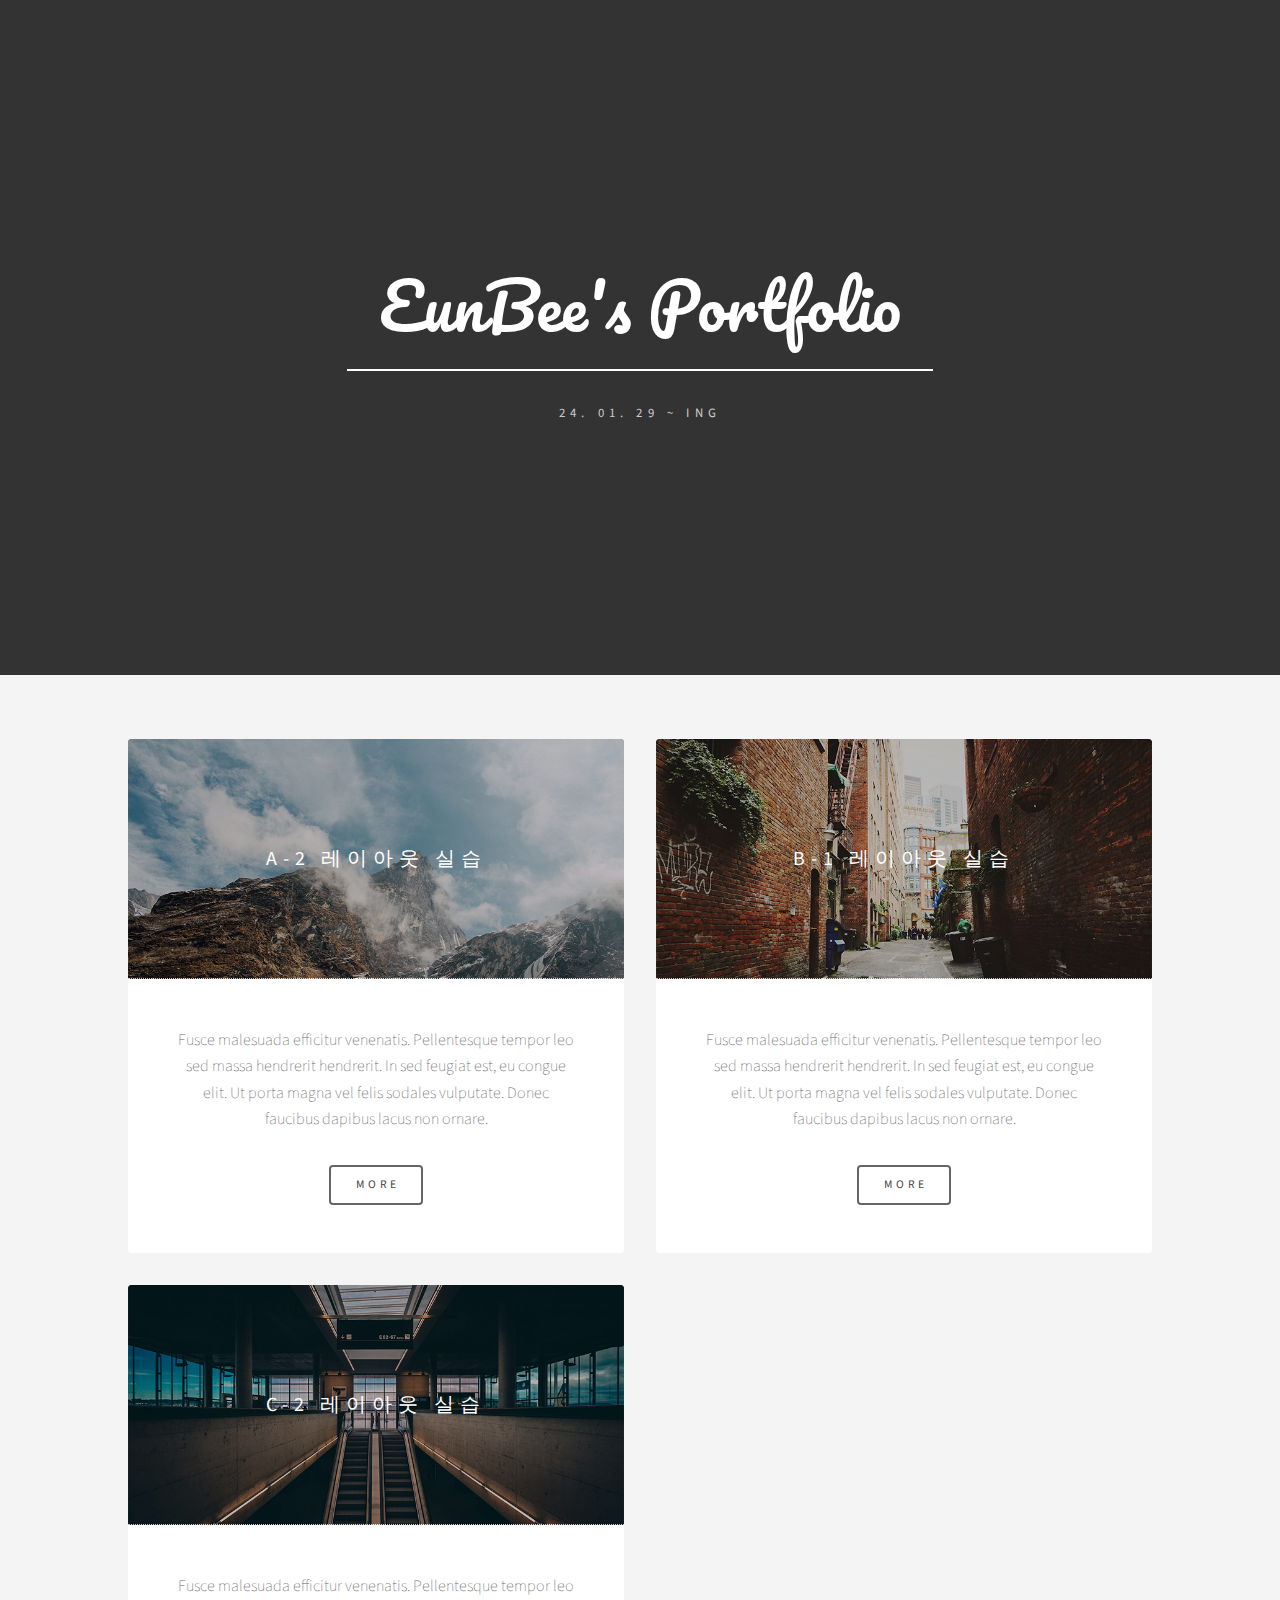
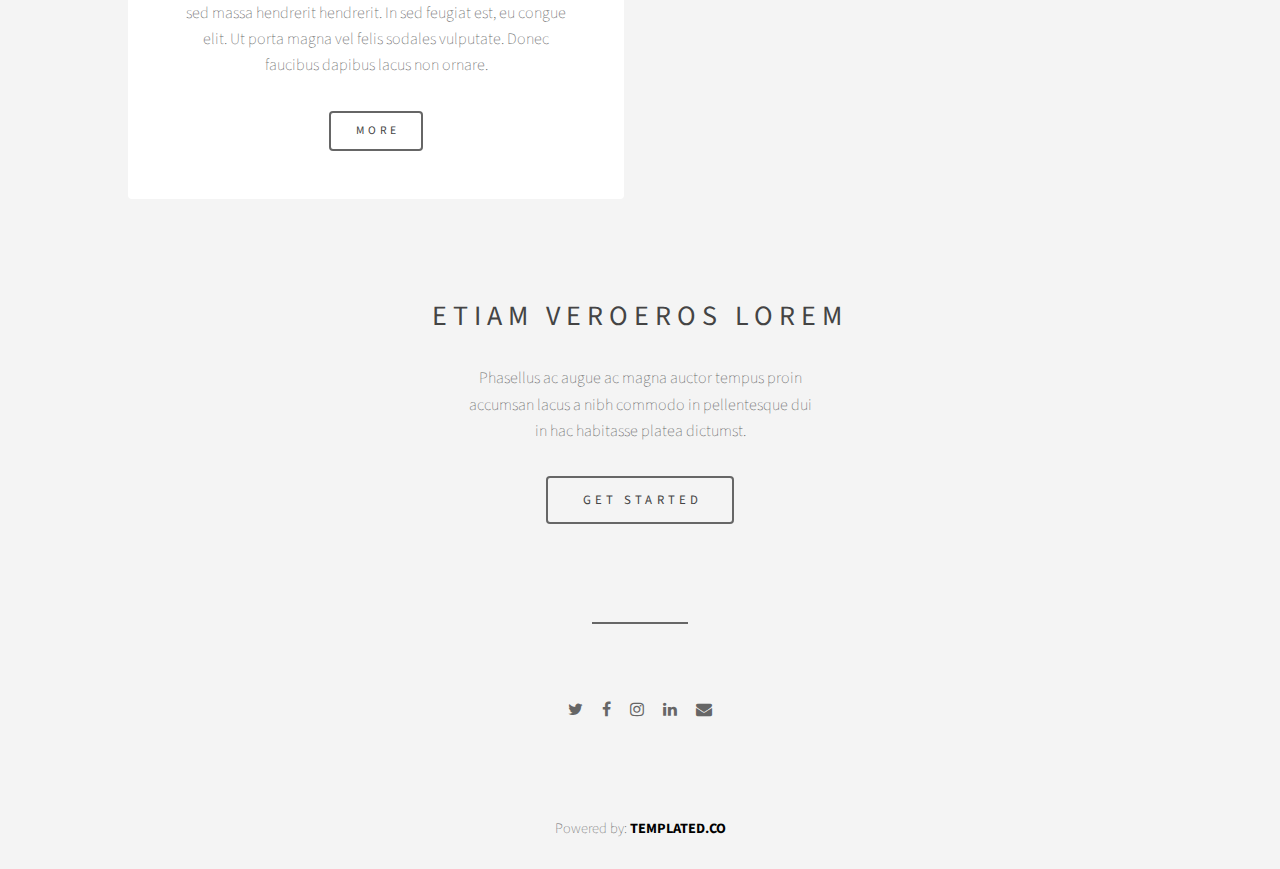
==== index.html @ 2b58f354 "Add files via upload" ====
<!DOCTYPE HTML>
<!--
	Epilogue by TEMPLATED
	templated.co @templatedco
	Released for free under the Creative Commons Attribution 3.0 license (templated.co/license)
-->
<html>

<head>
	<title>Epilogue by TEMPLATED</title>
	<meta charset="utf-8">
	<meta name="robots" content="index, follow, max-image-preview:large, max-snippet:-1, max-video-preview:-1">
	<meta name="viewport" content="width=device-width, initial-scale=1">
	<link rel="stylesheet" href="assets/css/main.css">
</head>

<body>

	<!-- Header -->
	<header id="header" class="alt">
		<div class="inner">
			<h1>EunBee's Portfolio</h1>
			<p> 24. 01. 29 ~ ing</p>
		</div>
	</header><!-- Wrapper -->
	<div id="wrapper">

		<section class="main items">
			<article class="item">
				<header><a href="#"><img src="images/pic01.jpg" alt="" width="800" height="400"></a>
					<h3>A-2 레이아웃 실습</h3>
				</header>
				<p>Fusce malesuada efficitur venenatis. Pellentesque tempor leo sed massa hendrerit hendrerit. In sed
					feugiat est, eu congue elit. Ut porta magna vel felis sodales vulputate. Donec faucibus dapibus
					lacus non ornare.</p>
				<ul class="actions">
					<li><a href="A-2 레이아웃.html" class="button">More</a></li>
				</ul>
			</article>
			<article class="item">
				<header><a href="#"><img src="images/pic02.jpg" alt="" width="800" height="400"></a>
					<h3>B-1 레이아웃 실습</h3>
				</header>
				<p>Fusce malesuada efficitur venenatis. Pellentesque tempor leo sed massa hendrerit hendrerit. In sed
					feugiat est, eu congue elit. Ut porta magna vel felis sodales vulputate. Donec faucibus dapibus
					lacus non ornare.</p>
				<ul class="actions">
					<li><a href="B-1 레이아웃.html" class="button">More</a></li>
				</ul>
			</article>
			<article class="item">
				<header><a href="#"><img src="images/pic03.jpg" alt="" width="800" height="400"></a>
					<h3>C-2 레이아웃 실습</h3>
				</header>
				<p>Fusce malesuada efficitur venenatis. Pellentesque tempor leo sed massa hendrerit hendrerit. In sed
					feugiat est, eu congue elit. Ut porta magna vel felis sodales vulputate. Donec faucibus dapibus
					lacus non ornare.</p>
				<ul class="actions">
					<li><a href="C-2 레이아웃.html" class="button">More</a></li>
				</ul>
			</article>
		</section><!-- CTA -->
		<section id="cta" class="main special">
			<h2>Etiam veroeros lorem</h2>
			<p>Phasellus ac augue ac magna auctor tempus proin<br>
				accumsan lacus a nibh commodo in pellentesque dui<br>
				in hac habitasse platea dictumst.</p>
			<ul class="actions">
				<li><a href="#" class="button big">Get Started</a></li>
			</ul>
		</section><!-- Main --><!--
					<section id="main" class="main">
						<header>
							<h2>Lorem ipsum dolor</h2>
						</header>
						<p>Fusce malesuada efficitur venenatis. Pellentesque tempor leo sed massa hendrerit hendrerit. In sed feugiat est, eu congue elit. Ut porta magna vel felis sodales vulputate. Donec faucibus dapibus lacus non ornare. Etiam eget neque id metus gravida tristique ac quis erat. Aenean quis aliquet sem. Ut ut elementum sem. Suspendisse eleifend ut est non dapibus. Nulla porta, neque quis pretium sagittis, tortor lacus elementum metus, in imperdiet ante lorem vitae ipsum. Pellentesque habitant morbi tristique senectus et netus et malesuada fames ac turpis egestas. Etiam eget neque id metus gravida tristique ac quis erat. Aenean quis aliquet sem. Ut ut elementum sem. Suspendisse eleifend ut est non dapibus. Nulla porta, neque quis pretium sagittis, tortor lacus elementum metus, in imperdiet ante lorem vitae ipsum. Pellentesque habitant morbi tristique senectus et netus et malesuada fames ac turpis egestas.</p>
					</section>
				--><!-- Footer -->
		<footer id="footer">
			<ul class="icons">
				<li><a href="#" class="icon fa-twitter"><span class="label">Twitter</span></a></li>
				<li><a href="#" class="icon fa-facebook"><span class="label">Facebook</span></a></li>
				<li><a href="#" class="icon fa-instagram"><span class="label">Instagram</span></a></li>
				<li><a href="#" class="icon fa-linkedin"><span class="label">LinkedIn</span></a></li>
				<li><a href="#" class="icon fa-envelope"><span class="label">Email</span></a></li>
			</ul>
		</footer>
	</div>

	<div class="copyright">
		Powered by: <a href="https://templated.co/">TEMPLATED.CO</a>
	</div>
	<!-- Scripts -->
	<script src="assets/js/jquery.min.js"></script>
	<script src="assets/js/skel.min.js"></script>
	<script src="assets/js/util.js"></script>
	<script src="assets/js/main.js"></script>
</body>

</html>
---- assets/css/main.css ----
@import url(font-awesome.min.css);
@import url("https://fonts.googleapis.com/css?family=Pacifico|Source+Sans+Pro:200,400");

/*
	Epilogue by TEMPLATED
	templated.co @templatedco
	Released for free under the Creative Commons Attribution 3.0 license (templated.co/license)
*/

/* Reset */

* {
	margin: 0;
	padding: 0;
	border: 0;
	font-size: 100%;
	font: inherit;
	vertical-align: baseline;
}

.image.fit img {
	width: 100%;
	height: auto;
}

article,
aside,
details,
figcaption,
figure,
footer,
header,
hgroup,
menu,
nav,
section {
	display: block;
}

body {
	line-height: 1;
}

ol,
ul {
	list-style: none;
}

blockquote,
q {
	quotes: none;
}

blockquote:before,
blockquote:after,
q:before,
q:after {
	content: '';
	content: none;
}

table {
	border-collapse: collapse;
	border-spacing: 0;
}

body {
	-webkit-text-size-adjust: none;
}

/* Box Model */

*,
*:before,
*:after {
	-moz-box-sizing: border-box;
	-webkit-box-sizing: border-box;
	box-sizing: border-box;
}

/* Basic */

@-ms-viewport {
	width: device-width;
}

body {
	-ms-overflow-style: scrollbar;
}

@media screen and (max-width: 480px) {

	html,
	body {
		min-width: 320px;
	}

}

body {
	background: #f4f4f4;
}

body.is-loading *,
body.is-loading *:before,
body.is-loading *:after {
	-moz-animation: none !important;
	-webkit-animation: none !important;
	-ms-animation: none !important;
	animation: none !important;
	-moz-transition: none !important;
	-webkit-transition: none !important;
	-ms-transition: none !important;
	transition: none !important;
}

/* Type */

body {
	background-color: #f4f4f4;
	color: #666666;
}

body,
input,
select,
textarea {
	font-family: "Source Sans Pro", Helvetica, sans-serif;
	font-size: 17pt;
	font-weight: 200;
	line-height: 1.65;
}

@media screen and (max-width: 1680px) {

	body,
	input,
	select,
	textarea {
		font-size: 13pt;
	}

}

@media screen and (max-width: 1280px) {

	body,
	input,
	select,
	textarea {
		font-size: 12pt;
	}

}

@media screen and (max-width: 360px) {

	body,
	input,
	select,
	textarea {
		font-size: 11pt;
	}

}

a {
	-moz-transition: color 0.2s ease, border-bottom-color 0.2s ease;
	-webkit-transition: color 0.2s ease, border-bottom-color 0.2s ease;
	-ms-transition: color 0.2s ease, border-bottom-color 0.2s ease;
	transition: color 0.2s ease, border-bottom-color 0.2s ease;
	text-decoration: none;
	border-bottom: dotted 1px;
}

a:hover {
	border-bottom-color: transparent;
}

strong,
b {
	font-weight: 400;
}

em,
i {
	font-style: italic;
}

p {
	margin: 0 0 2em 0;
}

h1,
h2,
h3,
h4,
h5,
h6 {
	font-weight: 400;
	line-height: 1.5;
	margin: 0 0 1em 0;
	text-transform: uppercase;
	letter-spacing: 0.375rem;
}

h1 a,
h2 a,
h3 a,
h4 a,
h5 a,
h6 a {
	color: inherit;
	text-decoration: none;
}

h1 {
	font-size: 2em;
}

h2 {
	font-size: 1.75em;
}

h3 {
	font-size: 1.25em;
}

h4 {
	font-size: 1em;
}

h5 {
	font-size: 0.9em;
}

h6 {
	font-size: 0.7em;
}

@media screen and (max-width: 736px) {

	h1 {
		font-size: 1.5em;
	}

	h2 {
		font-size: 1.25em;
	}

	h3 {
		font-size: 1em;
	}

}

sub {
	font-size: 0.8em;
	position: relative;
	top: 0.5em;
}

sup {
	font-size: 0.8em;
	position: relative;
	top: -0.5em;
}

blockquote {
	border-left: solid 4px;
	font-style: italic;
	margin: 0 0 2em 0;
	padding: 0.5em 0 0.5em 2em;
}

code {
	border-radius: 4px;
	border: solid 1px;
	font-family: "Courier New", monospace;
	font-size: 0.9em;
	margin: 0 0.25em;
	padding: 0.25em 0.65em;
}

pre {
	-webkit-overflow-scrolling: touch;
	font-family: "Courier New", monospace;
	font-size: 0.9em;
	margin: 0 0 2em 0;
}

pre code {
	display: block;
	line-height: 1.75;
	padding: 1em 1.5em;
	overflow-x: auto;
}

hr {
	border: 0;
	border-bottom: solid 1px;
	margin: 2em 0;
}

hr.major {
	margin: 3em 0;
}

.align-left {
	text-align: left;
}

.align-center {
	text-align: center;
}

.align-right {
	text-align: right;
}

input,
select,
textarea {
	color: #444444;
}

a {
	color: inherit;
}

a:hover {
	color: #EF6480 !important;
}

strong,
b {
	color: #444444;
}

h1,
h2,
h3,
h4,
h5,
h6 {
	color: #444444;
}

blockquote {
	border-left-color: #666666;
}

code {
	background: rgba(144, 144, 144, 0.075);
	border-color: #666666;
}

hr {
	border-bottom-color: #666666;
}

/* Box */

.box {
	border-radius: 4px;
	border: solid 1px;
	margin-bottom: 2em;
	padding: 1.5em;
}

.box> :last-child,
.box> :last-child> :last-child,
.box> :last-child> :last-child> :last-child {
	margin-bottom: 0;
}

.box.alt {
	border: 0;
	border-radius: 0;
	padding: 0;
}

.box {
	border-color: #666666;
}

/* Button */

input[type="submit"],
input[type="reset"],
input[type="button"],
button,
.button {
	-moz-appearance: none;
	-webkit-appearance: none;
	-ms-appearance: none;
	appearance: none;
	-moz-transition: box-shadow 0.2s ease-in-out, background-color 0.2s ease-in-out, color 0.2s ease-in-out;
	-webkit-transition: box-shadow 0.2s ease-in-out, background-color 0.2s ease-in-out, color 0.2s ease-in-out;
	-ms-transition: box-shadow 0.2s ease-in-out, background-color 0.2s ease-in-out, color 0.2s ease-in-out;
	transition: box-shadow 0.2s ease-in-out, background-color 0.2s ease-in-out, color 0.2s ease-in-out;
	border-radius: 4px;
	border: 0;
	cursor: pointer;
	display: inline-block;
	font-weight: 400;
	height: 3.5em;
	line-height: 3.5em;
	padding: 0 2em 0 2.375em;
	text-align: center;
	text-decoration: none;
	white-space: nowrap;
	text-transform: uppercase;
	letter-spacing: 0.325em;
	font-size: 0.725em;
}

input[type="submit"].icon:before,
input[type="reset"].icon:before,
input[type="button"].icon:before,
button.icon:before,
.button.icon:before {
	margin-right: 0.5em;
}

input[type="submit"].fit,
input[type="reset"].fit,
input[type="button"].fit,
button.fit,
.button.fit {
	display: block;
	margin: 0 0 1em 0;
	width: 100%;
}

input[type="submit"].big,
input[type="reset"].big,
input[type="button"].big,
button.big,
.button.big {
	font-size: 0.8em;
	padding: 0 2.5em 0 2.875em;
	height: 3.75em;
	line-height: 3.75em;
}

input[type="submit"].disabled,
input[type="submit"]:disabled,
input[type="reset"].disabled,
input[type="reset"]:disabled,
input[type="button"].disabled,
input[type="button"]:disabled,
button.disabled,
button:disabled,
.button.disabled,
.button:disabled {
	-moz-pointer-events: none;
	-webkit-pointer-events: none;
	-ms-pointer-events: none;
	pointer-events: none;
	opacity: 0.25;
}

@media screen and (max-width: 480px) {

	input[type="submit"],
	input[type="reset"],
	input[type="button"],
	button,
	.button {
		padding: 0;
	}

}

input[type="submit"],
input[type="reset"],
input[type="button"],
button,
.button {
	background-color: transparent;
	box-shadow: inset 0 0 0 2px #666666;
	color: #444444 !important;
}

input[type="submit"]:hover,
input[type="reset"]:hover,
input[type="button"]:hover,
button:hover,
.button:hover {
	color: #EF6480 !important;
	box-shadow: inset 0 0 0 2px #EF6480;
}

input[type="submit"]:active,
input[type="reset"]:active,
input[type="button"]:active,
button:active,
.button:active {
	background-color: rgba(239, 100, 128, 0.15);
}

input[type="submit"].icon:before,
input[type="reset"].icon:before,
input[type="button"].icon:before,
button.icon:before,
.button.icon:before {
	color: #999999;
}

/* Form */

form {
	margin: 0 0 2em 0;
}

label {
	display: block;
	font-size: 0.9em;
	font-weight: 400;
	margin: 0 0 1em 0;
}

input[type="text"],
input[type="password"],
input[type="email"],
select,
textarea {
	-moz-appearance: none;
	-webkit-appearance: none;
	-ms-appearance: none;
	appearance: none;
	border-radius: 4px;
	border: none;
	border: solid 1px;
	color: inherit;
	display: block;
	outline: 0;
	padding: 0 1em;
	text-decoration: none;
	width: 100%;
}

input[type="text"]:invalid,
input[type="password"]:invalid,
input[type="email"]:invalid,
select:invalid,
textarea:invalid {
	box-shadow: none;
}

.select-wrapper {
	text-decoration: none;
	display: block;
	position: relative;
}

.select-wrapper:before {
	-moz-osx-font-smoothing: grayscale;
	-webkit-font-smoothing: antialiased;
	font-family: FontAwesome;
	font-style: normal;
	font-weight: normal;
	text-transform: none !important;
}

.select-wrapper:before {
	content: '\f078';
	display: block;
	height: 2.75em;
	line-height: 2.75em;
	pointer-events: none;
	position: absolute;
	right: 0;
	text-align: center;
	top: 0;
	width: 2.75em;
}

.select-wrapper select::-ms-expand {
	display: none;
}

input[type="text"],
input[type="password"],
input[type="email"],
select {
	height: 2.75em;
}

textarea {
	padding: 0.75em 1em;
}

input[type="checkbox"],
input[type="radio"] {
	-moz-appearance: none;
	-webkit-appearance: none;
	-ms-appearance: none;
	appearance: none;
	display: block;
	float: left;
	margin-right: -2em;
	opacity: 0;
	width: 1em;
	z-index: -1;
}

input[type="checkbox"]+label,
input[type="radio"]+label {
	text-decoration: none;
	cursor: pointer;
	display: inline-block;
	font-size: 1em;
	font-weight: 200;
	padding-left: 2.4em;
	padding-right: 0.75em;
	position: relative;
}

input[type="checkbox"]+label:before,
input[type="radio"]+label:before {
	-moz-osx-font-smoothing: grayscale;
	-webkit-font-smoothing: antialiased;
	font-family: FontAwesome;
	font-style: normal;
	font-weight: normal;
	text-transform: none !important;
}

input[type="checkbox"]+label:before,
input[type="radio"]+label:before {
	border-radius: 4px;
	border: solid 1px;
	content: '';
	display: inline-block;
	height: 1.65em;
	left: 0;
	line-height: 1.58125em;
	position: absolute;
	text-align: center;
	top: 0;
	width: 1.65em;
}

input[type="checkbox"]:checked+label:before,
input[type="radio"]:checked+label:before {
	content: '\f00c';
}

input[type="checkbox"]+label:before {
	border-radius: 4px;
}

input[type="radio"]+label:before {
	border-radius: 100%;
}

::-webkit-input-placeholder {
	opacity: 1.0;
}

:-moz-placeholder {
	opacity: 1.0;
}

::-moz-placeholder {
	opacity: 1.0;
}

:-ms-input-placeholder {
	opacity: 1.0;
}

.formerize-placeholder {
	opacity: 1.0;
}

label {
	color: #444444;
}

input[type="text"],
input[type="password"],
input[type="email"],
select,
textarea {
	background: rgba(144, 144, 144, 0.075);
	border-color: #666666;
}

input[type="text"]:focus,
input[type="password"]:focus,
input[type="email"]:focus,
select:focus,
textarea:focus {
	border-color: #EF6480;
	box-shadow: 0 0 0 1px #EF6480;
}

.select-wrapper:before {
	color: #666666;
}

input[type="checkbox"]+label,
input[type="radio"]+label {
	color: #666666;
}

input[type="checkbox"]+label:before,
input[type="radio"]+label:before {
	background: rgba(144, 144, 144, 0.075);
	border-color: #666666;
}

input[type="checkbox"]:checked+label:before,
input[type="radio"]:checked+label:before {
	background-color: #EF6480;
	border-color: #EF6480;
	color: #ffffff;
}

input[type="checkbox"]:focus+label:before,
input[type="radio"]:focus+label:before {
	border-color: #EF6480;
	box-shadow: 0 0 0 1px #EF6480;
}

::-webkit-input-placeholder {
	color: #999999 !important;
}

:-moz-placeholder {
	color: #999999 !important;
}

::-moz-placeholder {
	color: #999999 !important;
}

:-ms-input-placeholder {
	color: #999999 !important;
}

.formerize-placeholder {
	color: #999999 !important;
}

/* Icon */

.icon {
	text-decoration: none;
	border-bottom: none;
	position: relative;
}

.icon:before {
	-moz-osx-font-smoothing: grayscale;
	-webkit-font-smoothing: antialiased;
	font-family: FontAwesome;
	font-style: normal;
	font-weight: normal;
	text-transform: none !important;
}

.icon>.label {
	display: none;
}

.icon.major {
	display: block;
	margin: 0 0 1.5em 0;
}

.icon.major:before {
	cursor: default;
	font-size: 2.5rem;
	box-shadow: inset 0 0 0 2px #666666;
	width: 2.5em;
	height: 2.5em;
	line-height: 2.5em;
	display: inline-block;
	border-radius: 100%;
	color: #666666;
}

@media screen and (max-width: 736px) {

	.icon.major:before {
		font-size: 2rem;
	}

}

/* Image */

.image {
	border-radius: 4px;
	border: 0;
	display: inline-block;
	position: relative;
}

.image img {
	border-radius: 4px;
	display: block;
}

.image.left,
.image.right {
	max-width: 40%;
}

.image.left img,
.image.right img {
	width: 100%;
}

.image.left {
	float: left;
	margin: 0 1.5em 1em 0;
	top: 0.25em;
}

.image.right {
	float: right;
	margin: 0 0 1em 1.5em;
	top: 0.25em;
}

.image.fit {
	display: block;
	margin: 0 0 2em 0;
	width: 100%;
}

.image.fit img {
	width: 100%;
}

.image.main {
	display: block;
	margin: 0 0 3em 0;
	width: 100%;
}

.image.main img {
	width: 100%;
}

/* List */

ol {
	list-style: decimal;
	margin: 0 0 2em 0;
	padding-left: 1.25em;
}

ol li {
	padding-left: 0.25em;
}

ul {
	list-style: disc;
	margin: 0 0 2em 0;
	padding-left: 1em;
}

ul li {
	padding-left: 0.5em;
}

ul.alt {
	list-style: none;
	padding-left: 0;
}

ul.alt li {
	border-top: solid 1px;
	padding: 0.5em 0;
}

ul.alt li:first-child {
	border-top: 0;
	padding-top: 0;
}

ul.icons {
	cursor: default;
	list-style: none;
	padding-left: 0;
}

ul.icons li {
	display: inline-block;
	padding: 0 1em 0 0;
}

ul.icons li:last-child {
	padding-right: 0;
}

ul.actions {
	cursor: default;
	list-style: none;
	padding-left: 0;
}

ul.actions li {
	display: inline-block;
	padding: 0 1em 0 0;
	vertical-align: middle;
}

ul.actions li:last-child {
	padding-right: 0;
}

ul.actions.small li {
	padding: 0 0.5em 0 0;
}

ul.actions.vertical li {
	display: block;
	padding: 1em 0 0 0;
}

ul.actions.vertical li:first-child {
	padding-top: 0;
}

ul.actions.vertical li>* {
	margin-bottom: 0;
}

ul.actions.vertical.small li {
	padding: 0.5em 0 0 0;
}

ul.actions.vertical.small li:first-child {
	padding-top: 0;
}

ul.actions.fit {
	display: table;
	margin-left: -1em;
	padding: 0;
	table-layout: fixed;
	width: calc(100% + 1em);
}

ul.actions.fit li {
	display: table-cell;
	padding: 0 0 0 1em;
}

ul.actions.fit li>* {
	margin-bottom: 0;
}

ul.actions.fit.small {
	margin-left: -0.5em;
	width: calc(100% + 0.5em);
}

ul.actions.fit.small li {
	padding: 0 0 0 0.5em;
}

@media screen and (max-width: 480px) {

	ul.actions {
		margin: 0 0 2em 0;
	}

	ul.actions li {
		padding: 1em 0 0 0;
		display: block;
		text-align: center;
		width: 100%;
	}

	ul.actions li:first-child {
		padding-top: 0;
	}

	ul.actions li>* {
		width: 100%;
		margin: 0 !important;
	}

	ul.actions.small li {
		padding: 0.5em 0 0 0;
	}

	ul.actions.small li:first-child {
		padding-top: 0;
	}

}

dl {
	margin: 0 0 2em 0;
}

dl dt {
	display: block;
	font-weight: 400;
	margin: 0 0 1em 0;
}

dl dd {
	margin-left: 2em;
}

ul.alt li {
	border-top-color: #666666;
}

/* Table */

.table-wrapper {
	-webkit-overflow-scrolling: touch;
	overflow-x: auto;
}

table {
	margin: 0 0 2em 0;
	width: 100%;
}

table tbody tr {
	border: solid 1px;
	border-left: 0;
	border-right: 0;
}

table td {
	padding: 0.75em 0.75em;
}

table th {
	font-size: 0.9em;
	font-weight: 400;
	padding: 0 0.75em 0.75em 0.75em;
	text-align: left;
}

table thead {
	border-bottom: solid 2px;
}

table tfoot {
	border-top: solid 2px;
}

table.alt {
	border-collapse: separate;
}

table.alt tbody tr td {
	border: solid 1px;
	border-left-width: 0;
	border-top-width: 0;
}

table.alt tbody tr td:first-child {
	border-left-width: 1px;
}

table.alt tbody tr:first-child td {
	border-top-width: 1px;
}

table.alt thead {
	border-bottom: 0;
}

table.alt tfoot {
	border-top: 0;
}

table tbody tr {
	border-color: #666666;
}

table tbody tr:nth-child(2n + 1) {
	background-color: rgba(144, 144, 144, 0.075);
}

table th {
	color: #444444;
}

table thead {
	border-bottom-color: #666666;
}

table tfoot {
	border-top-color: #666666;
}

table.alt tbody tr td {
	border-color: #666666;
}

/* Item */

.item {
	padding: 3em 3em 1em 3em;
	background-color: #ffffff;
	border-radius: 4px;
	text-align: center;
}

.item header {
	border-top-left-radius: 4px;
	border-top-right-radius: 4px;
	margin: -3em 0 3em -3em;
	width: calc(100% + 6em);
	height: 15em;
	display: -moz-flex;
	display: -webkit-flex;
	display: -ms-flex;
	display: flex;
	-moz-align-items: center;
	-webkit-align-items: center;
	-ms-align-items: center;
	align-items: center;
	-moz-justify-content: center;
	-webkit-justify-content: center;
	-ms-justify-content: center;
	justify-content: center;
	background-color: #444;
	color: rgba(255, 255, 255, 0.75);
	position: relative;
	overflow: hidden;
}

.item header input,
.item header select,
.item header textarea {
	color: #ffffff;
}

.item header a {
	color: inherit;
}

.item header a:hover {
	color: #EF6480 !important;
}

.item header strong,
.item header b {
	color: #ffffff;
}

.item header h1,
.item header h2,
.item header h3,
.item header h4,
.item header h5,
.item header h6 {
	color: #ffffff;
}

.item header blockquote {
	border-left-color: #ffffff;
}

.item header code {
	background: rgba(255, 255, 255, 0.075);
	border-color: #ffffff;
}

.item header hr {
	border-bottom-color: #ffffff;
}

.item header a {
	-moz-transition: -moz-transform 0.2s ease;
	-webkit-transition: -webkit-transform 0.2s ease;
	-ms-transition: -ms-transform 0.2s ease;
	transition: transform 0.2s ease;
	background-size: cover;
	background-position: center;
	background-repeat: no-repeat;
	position: absolute;
	top: 0;
	left: 0;
	width: 100%;
	height: 100%;
	display: block;
}

.item header a:before {
	content: '';
	display: block;
	position: absolute;
	top: 0;
	left: 0;
	width: 100%;
	height: 100%;
	background-color: rgba(0, 0, 0, 0.25);
	background-image: url("images/overlay.png");
}

.item header:hover a {
	-moz-transform: scale(1.1);
	-webkit-transform: scale(1.1);
	-ms-transform: scale(1.1);
	transform: scale(1.1);
}

.item header>* {
	position: relative;
	z-index: 1;
}

.item header h3 {
	margin: 0;
	-moz-pointer-events: none;
	-webkit-pointer-events: none;
	-ms-pointer-events: none;
	pointer-events: none;
}

.items {
	display: -moz-flex;
	display: -webkit-flex;
	display: -ms-flex;
	display: flex;
	-moz-flex-wrap: wrap;
	-webkit-flex-wrap: wrap;
	-ms-flex-wrap: wrap;
	flex-wrap: wrap;
	width: calc(100% + 2em);
	margin: -2em 0 0 -2em;
}

.items .item {
	margin: 2em 0 0 2em;
	width: calc(50% - 2em);
}

@media screen and (max-width: 980px) {

	.item header {
		height: 25em;
	}

	.items {
		-moz-flex-direction: column;
		-webkit-flex-direction: column;
		-ms-flex-direction: column;
		flex-direction: column;
		-moz-flex-wrap: nowrap;
		-webkit-flex-wrap: nowrap;
		-ms-flex-wrap: nowrap;
		flex-wrap: nowrap;
		width: 100%;
		margin: 0;
	}

	.items .item {
		width: 100%;
		margin: 0 0 2em 0;
	}

	.items .item:last-child {
		margin-bottom: 0;
	}

}

@media screen and (max-width: 736px) {

	.item header {
		height: 15em;
	}

	.items .item {
		margin: 0 0 1em 0;
	}

}

@media screen and (max-width: 480px) {

	.item {
		padding: 2em 1em 0.1em 1em;
	}

	.item header {
		height: 12em;
		margin: -2em 0 2em -1em;
		width: calc(100% + 2em);
	}

}

/* Wrapper */

#wrapper {
	width: 64em;
	margin: 0 auto;
	max-width: calc(100% - 4em);
	padding: 4em 0 2em 0;
}

#wrapper>.main {
	margin-bottom: 4em;
}

@media screen and (max-width: 980px) {

	#wrapper {
		padding: 2em 0 2em 0;
	}

	#wrapper>.main {
		margin-bottom: 2em;
	}

}

@media screen and (max-width: 736px) {

	#wrapper {
		max-width: calc(100% - 2em);
		padding: 1em 0 0.1em 0;
	}

	#wrapper>.main {
		margin-bottom: 1em;
	}

}

/* Header */

#header {
	background-color: #444;
	color: rgba(255, 255, 255, 0.75);
	display: -moz-flex;
	display: -webkit-flex;
	display: -ms-flex;
	display: flex;
	-moz-align-items: center;
	-webkit-align-items: center;
	-ms-align-items: center;
	align-items: center;
	-moz-justify-content: center;
	-webkit-justify-content: center;
	-ms-justify-content: center;
	justify-content: center;
	-moz-flex-direction: column;
	-webkit-flex-direction: column;
	-ms-flex-direction: column;
	flex-direction: column;
	padding: 8em 0 6em 0;
	background-image: url("../../images/banner.jpg");
	background-size: cover;
	background-position: center;
	background-attachment: fixed;
	text-align: center;
	position: relative;
	cursor: default;
}

#header input,
#header select,
#header textarea {
	color: #ffffff;
}

#header a {
	color: inherit;
}

#header a:hover {
	color: #EF6480 !important;
}

#header strong,
#header b {
	color: #ffffff;
}

#header h1,
#header h2,
#header h3,
#header h4,
#header h5,
#header h6 {
	color: #ffffff;
}

#header blockquote {
	border-left-color: #ffffff;
}

#header code {
	background: rgba(255, 255, 255, 0.075);
	border-color: #ffffff;
}

#header hr {
	border-bottom-color: #ffffff;
}

#header:before {
	content: '';
	display: block;
	position: absolute;
	top: 0;
	left: 0;
	width: 100%;
	height: 100%;
	background-color: rgba(0, 0, 0, 0.25);
	background-image: url("images/overlay.png");
}

#header h1 {
	margin-bottom: 0.5em;
}

#header .inner {
	position: relative;
	z-index: 1;
}

#header.alt {
	height: 20em;
	min-height: 20em;
	min-height: 75vh;
}

#header.alt:before {
	-moz-transition: background-color 3s ease;
	-webkit-transition: background-color 3s ease;
	-ms-transition: background-color 3s ease;
	transition: background-color 3s ease;
	-moz-transition-delay: 1s;
	-webkit-transition-delay: 1s;
	-ms-transition-delay: 1s;
	transition-delay: 1s;
}

#header.alt h1 {
	font-size: 4em;
	padding: 0 0.5em 0.25em 0.5em;
	border-bottom: solid 2px #ffffff;
	font-weight: 200;
	font-family: "Pacifico", cursive;
	text-transform: none;
	letter-spacing: 0;
}

#header.alt p {
	text-transform: uppercase;
	letter-spacing: 0.325rem;
	font-weight: 400;
	font-size: 0.8em;
	padding: 0 1.25em;
}

#header.alt .inner {
	-moz-transition: opacity 2s ease;
	-webkit-transition: opacity 2s ease;
	-ms-transition: opacity 2s ease;
	transition: opacity 2s ease;
	opacity: 1;
}

body.is-loading #header.alt:before {
	background-color: black;
}

body.is-loading #header.alt .inner {
	opacity: 0;
}

@media screen and (max-width: 1280px) {

	#header {
		background-attachment: scroll;
	}

}

@media screen and (max-width: 736px) {

	#header {
		padding: 4em 2em 2em 2em;
	}

	#header.alt h1 {
		font-size: 2.5em;
		padding-left: 0;
		padding-right: 0;
	}

	#header.alt p {
		padding: 0;
	}

	#header.alt .inner {
		max-width: 20em;
	}

}

/* Main */

#main {
	padding: 4em 4em 2em 4em;
	background-color: #ffffff;
	border-radius: 4px;
}

#main>header:first-child {
	text-align: center;
}

@media screen and (max-width: 736px) {

	#main {
		padding: 2em 2em 0.1em 2em;
	}

}

@media screen and (max-width: 480px) {

	#main {
		padding: 2em 1em 0.1em 1em;
	}

}

/* Intro */

#intro {
	padding: 4em 4em 2em 4em;
	background-color: #ffffff;
	border-radius: 4px;
	text-align: center;
}

@media screen and (max-width: 736px) {

	#intro {
		padding: 2em 2em 0.1em 2em;
	}

}

@media screen and (max-width: 480px) {

	#intro {
		padding: 2em 1em 0.1em 1em;
	}

	#intro p br {
		display: none;
	}

}

/* CTA */

#cta {
	padding: 2em 0 0.1em 0;
	text-align: center;
}

@media screen and (max-width: 736px) {

	#cta {
		padding: 2em 2em 0.1em 2em;
	}

}

@media screen and (max-width: 480px) {

	#cta {
		padding: 2em 1em 0.1em 1em;
	}

	#cta p br {
		display: none;
	}

}

/* Footer */

#footer {
	text-align: center;
	margin-top: 4em;
}

#footer a {
	color: inherit;
}

#footer:before {
	content: '';
	display: inline-block;
	width: 6em;
	height: 2px;
	background-color: #666666;
	margin-bottom: 4em;
}

#footer .copyright {
	font-size: 0.8em;
}

.copyright {
	font-size: 0.9em;
	margin: 2em 0 2em 0;
	padding: 0;
	text-align: center;
}

.copyright a {
	text-decoration: none;
	font-weight: 700;
	color: black;
	border-bottom: none;
}

@media screen and (max-width: 736px) {

	#footer {
		margin-top: 2em;
	}

	#footer:before {
		margin-bottom: 2em;
	}

}
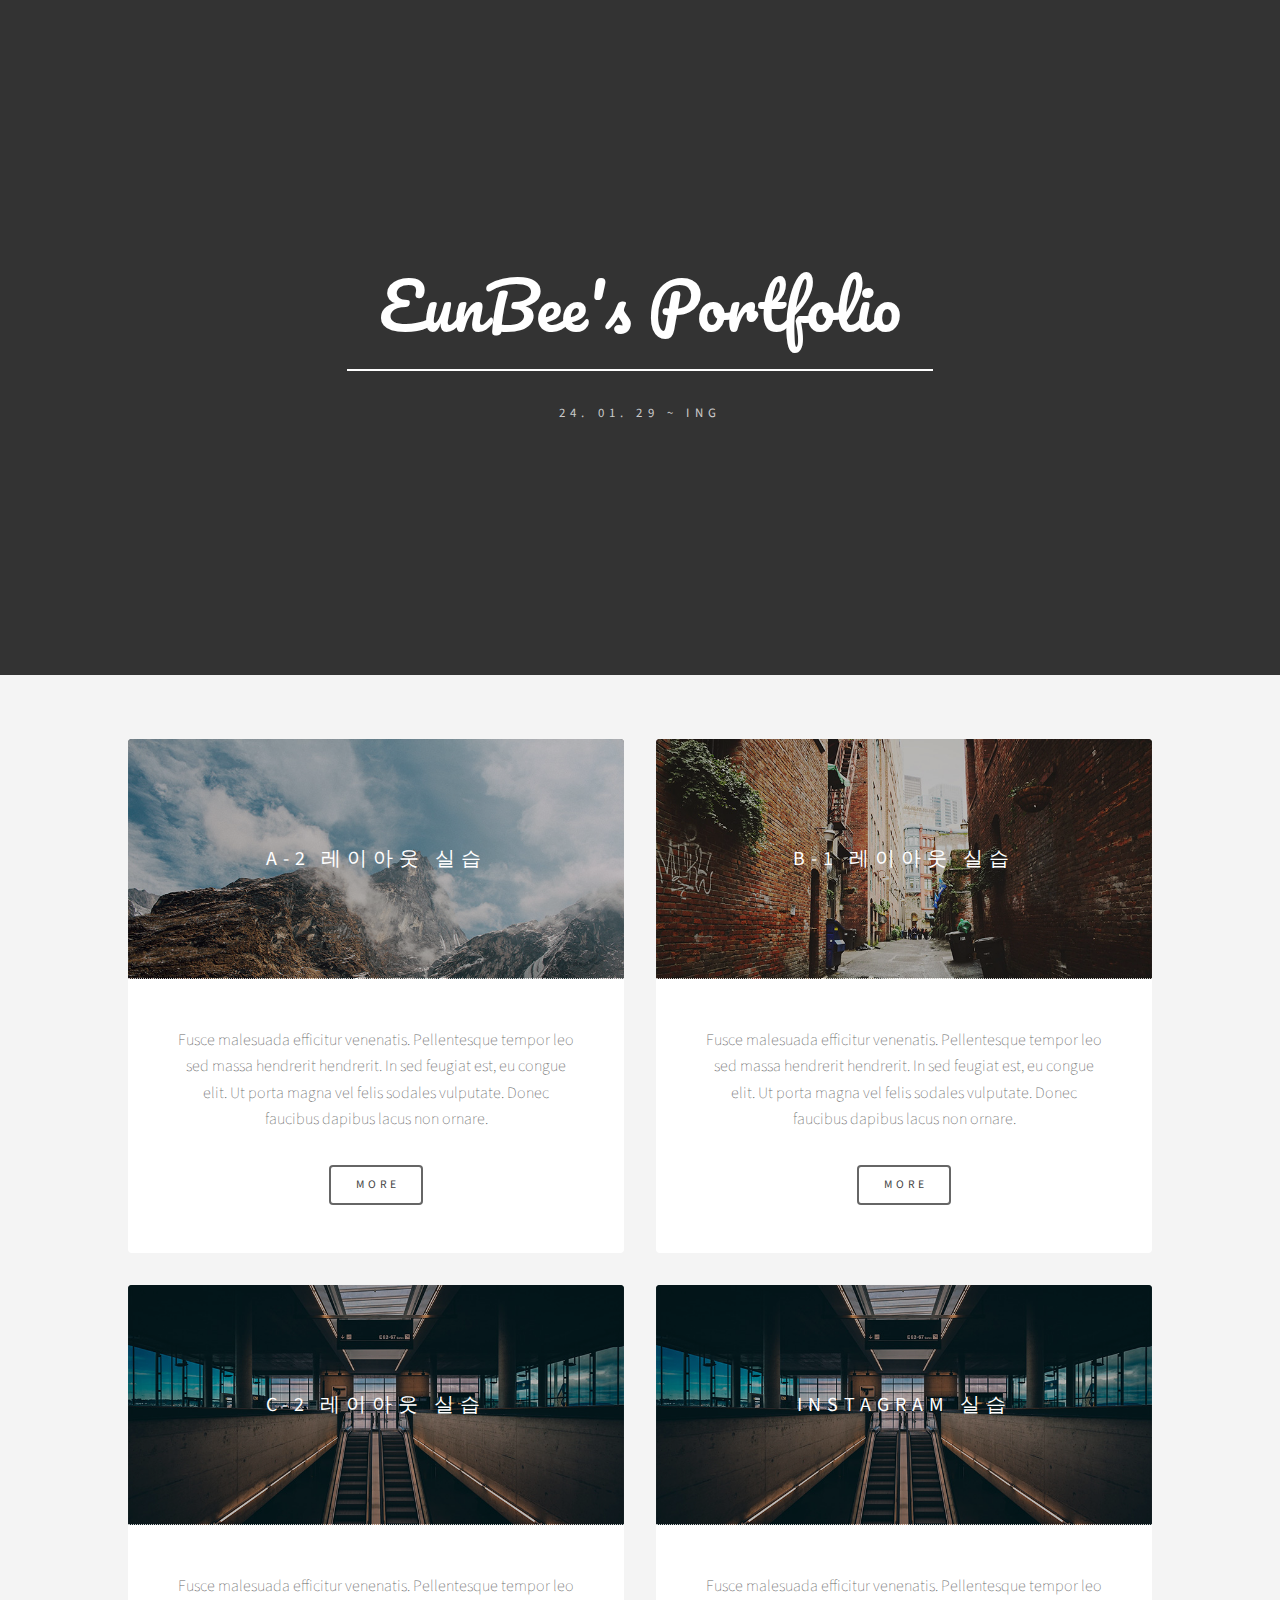
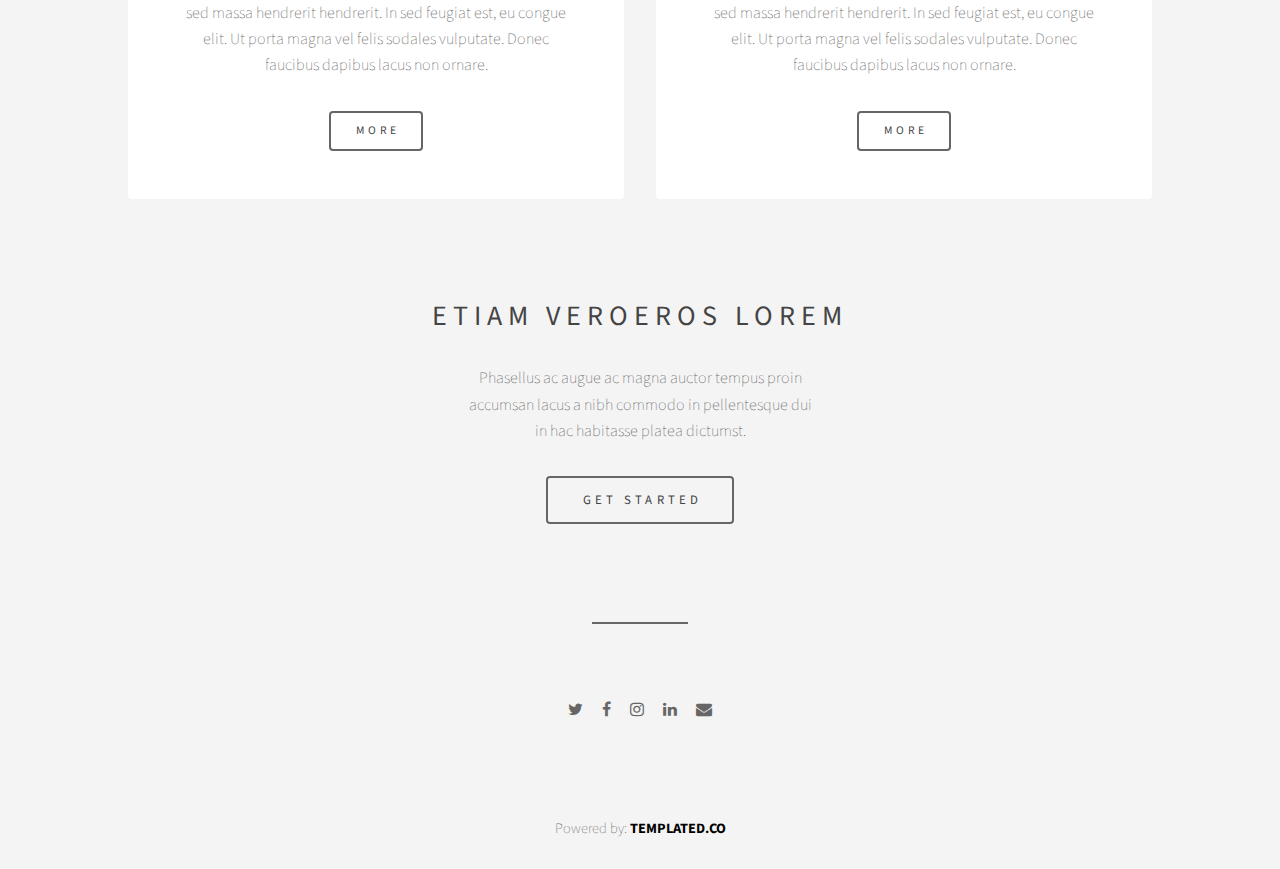
==== commit d3e80f98: "Update index.html" ====
--- a/index.html
+++ b/index.html
@@ -59,6 +59,17 @@
 					<li><a href="C-2 레이아웃.html" class="button">More</a></li>
 				</ul>
 			</article>
+			<article class="item">
+				<header><a href="#"><img src="images/pic03.jpg" alt="" width="800" height="400"></a>
+					<h3>Instagram 실습</h3>
+				</header>
+				<p>Fusce malesuada efficitur venenatis. Pellentesque tempor leo sed massa hendrerit hendrerit. In sed
+					feugiat est, eu congue elit. Ut porta magna vel felis sodales vulputate. Donec faucibus dapibus
+					lacus non ornare.</p>
+				<ul class="actions">
+					<li><a href="https://evelyn1214.github.io/instagram" class="button">More</a></li>
+				</ul>
+			</article>
 		</section><!-- CTA -->
 		<section id="cta" class="main special">
 			<h2>Etiam veroeros lorem</h2>
@@ -97,4 +108,4 @@
 	<script src="assets/js/main.js"></script>
 </body>
 
-</html>+</html>
